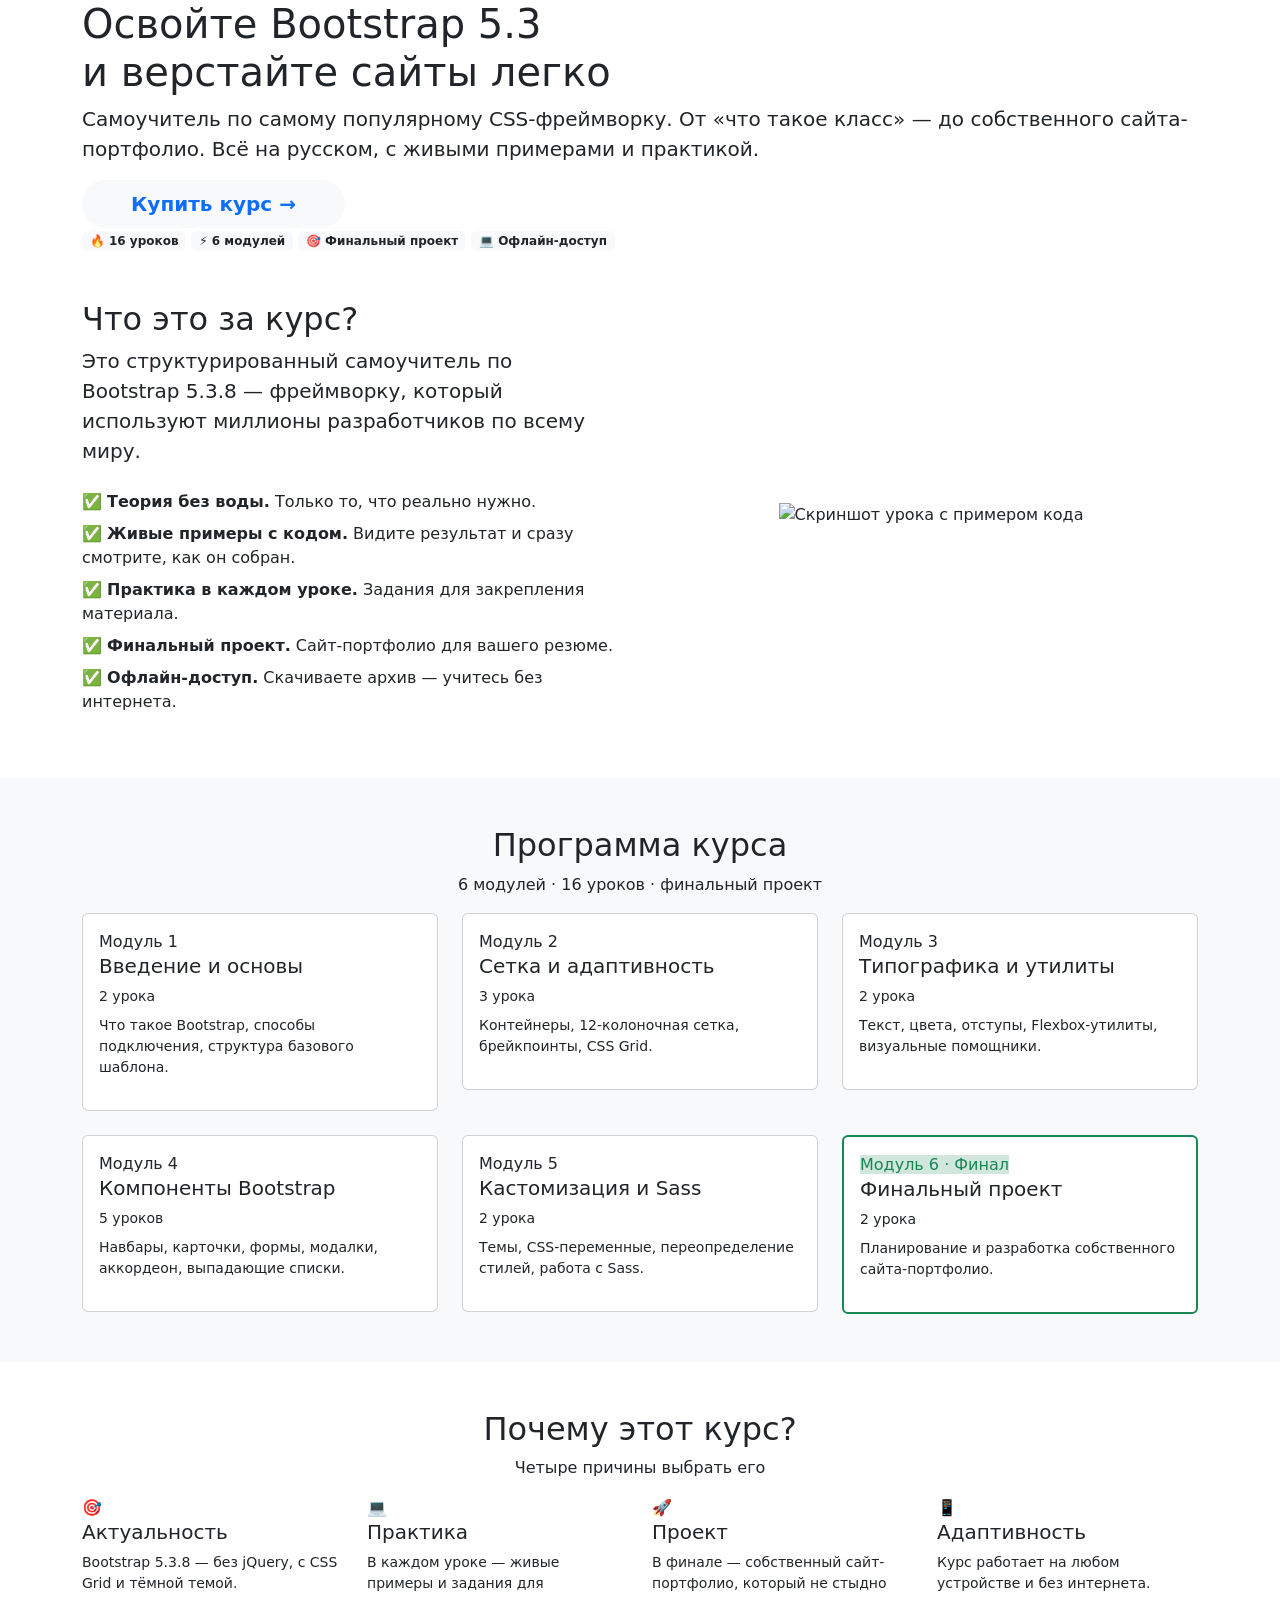
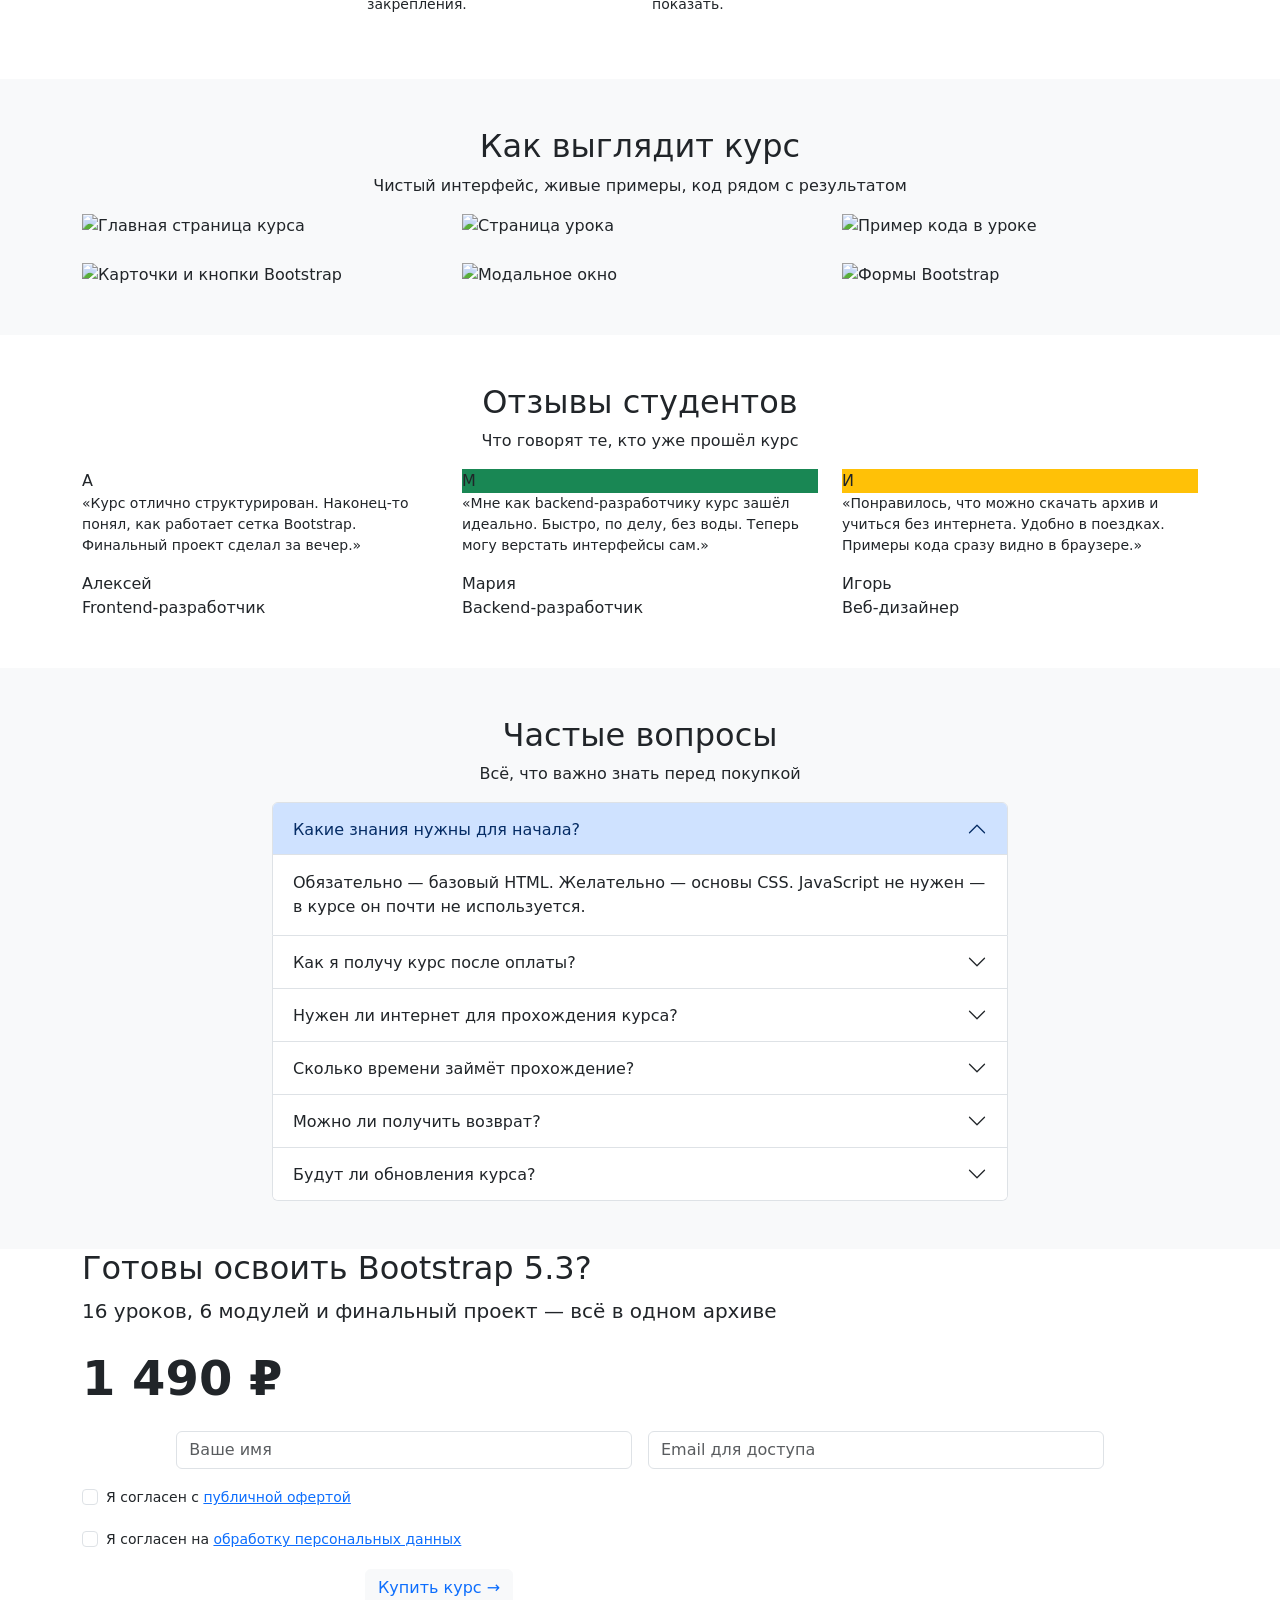
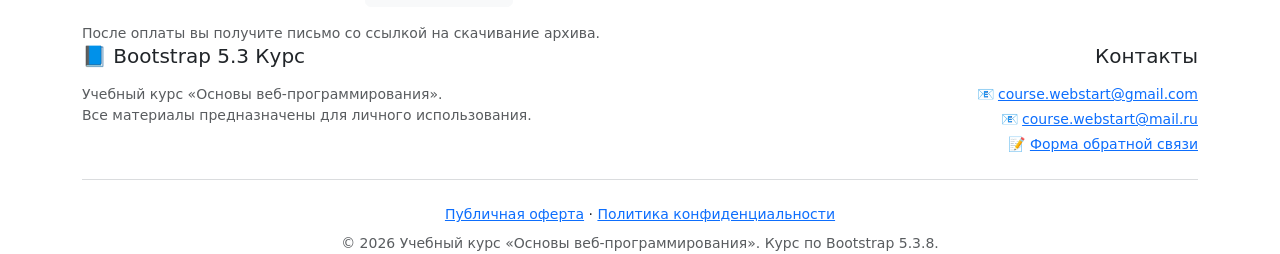
==== index.html @ 5bc86a3c "Add files via upload" ====
<!doctype html>
<html lang="ru">
  <head>
    <meta charset="UTF-8" />
    <meta name="viewport" content="width=device-width, initial-scale=1.0" />
    <title>Курс по Bootstrap 5.3 — Научись верстать современные сайты</title>
    <meta
      name="description"
      content="Самоучитель по Bootstrap 5.3.8: 6 модулей, 16 уроков, финальный проект. Освойте самый популярный CSS-фреймворк с нуля."
    />

    <!-- Bootstrap Icons -->
    <link
      href="https://cdn.jsdelivr.net/npm/bootstrap-icons@1.11.3/font/bootstrap-icons.min.css"
      rel="stylesheet"
    />
    <!-- Favicon -->
    <link
      rel="icon"
      type="image/png"
      sizes="32x32"
      href="assets/img/favicon/B5.png"
    />
    <link
      rel="icon"
      type="image/png"
      sizes="16x16"
      href="assets/img/favicon/B5.png"
    />
    <link
      rel="apple-touch-icon"
      sizes="180x180"
      href="assets/img/favicon/B5.png"
    />

    <!-- Bootstrap CSS -->
    <link
      href="https://cdn.jsdelivr.net/npm/bootstrap@5.3.8/dist/css/bootstrap.min.css"
      rel="stylesheet"
    />

    <link rel="stylesheet" href="assets/css/style.css" />
  </head>
  <body>
    <!-- ============================================ -->
    <!--  HERO                                        -->
    <!-- ============================================ -->
    <section class="hero">
      <div class="container position-relative" style="z-index: 2">
        <h1>Освойте Bootstrap 5.3<br />и верстайте сайты легко</h1>
        <p class="lead">
          Самоучитель по самому популярному CSS-фреймворку. От «что такое класс»
          — до собственного сайта-портфолио. Всё на русском, с живыми примерами
          и практикой.
        </p>
        <a
          href="#pricing"
          class="btn btn-light btn-lg px-5 fw-semibold text-primary"
          style="border-radius: 50px"
        >
          Купить курс →
        </a>
        <div class="badges">
          <span class="badge bg-light text-dark">🔥 16 уроков</span>
          <span class="badge bg-light text-dark">⚡ 6 модулей</span>
          <span class="badge bg-light text-dark">🎯 Финальный проект</span>
          <span class="badge bg-light text-dark">💻 Офлайн-доступ</span>
        </div>
      </div>
    </section>

    <!-- ============================================ -->
    <!--  О КУРСЕ                                     -->
    <!-- ============================================ -->
    <section class="container my-5">
      <div class="row align-items-center g-5">
        <div class="col-lg-6">
          <h2 class="section-title">Что это за курс?</h2>
          <p class="fs-5 text-course mb-4">
            Это структурированный самоучитель по Bootstrap 5.3.8 — фреймворку,
            который используют миллионы разработчиков по всему миру.
          </p>
          <ul class="list-unstyled fs-6">
            <li class="mb-2">
              ✅ <strong>Теория без воды.</strong> Только то, что реально нужно.
            </li>
            <li class="mb-2">
              ✅ <strong>Живые примеры с кодом.</strong> Видите результат и
              сразу смотрите, как он собран.
            </li>
            <li class="mb-2">
              ✅ <strong>Практика в каждом уроке.</strong> Задания для
              закрепления материала.
            </li>
            <li class="mb-2">
              ✅ <strong>Финальный проект.</strong> Сайт-портфолио для вашего
              резюме.
            </li>
            <li class="mb-2">
              ✅ <strong>Офлайн-доступ.</strong> Скачиваете архив — учитесь без
              интернета.
            </li>
          </ul>
        </div>
        <div class="col-lg-6 text-center">
          <img
            src="assets/img/screenshots/lesson-with-code.jpg"
            class="img-fluid screenshot"
            alt="Скриншот урока с примером кода"
          />
        </div>
      </div>
    </section>

    <!-- ============================================ -->
    <!--  ПРОГРАММА КУРСА                             -->
    <!-- ============================================ -->
    <section class="bg-light py-5">
      <div class="container">
        <div class="text-center">
          <h2 class="section-title">Программа курса</h2>
          <p class="section-subtitle">
            6 модулей · 16 уроков · финальный проект
          </p>
        </div>

        <div class="row g-4">
          <div class="col-md-6 col-lg-4">
            <div class="card module-card">
              <div class="card-body">
                <span class="module-num">Модуль 1</span>
                <h5>Введение и основы</h5>
                <p class="text-course small mb-2">2 урока</p>
                <p class="small">
                  Что такое Bootstrap, способы подключения, структура базового
                  шаблона.
                </p>
              </div>
            </div>
          </div>
          <div class="col-md-6 col-lg-4">
            <div class="card module-card">
              <div class="card-body">
                <span class="module-num">Модуль 2</span>
                <h5>Сетка и адаптивность</h5>
                <p class="text-course small mb-2">3 урока</p>
                <p class="small">
                  Контейнеры, 12-колоночная сетка, брейкпоинты, CSS Grid.
                </p>
              </div>
            </div>
          </div>
          <div class="col-md-6 col-lg-4">
            <div class="card module-card">
              <div class="card-body">
                <span class="module-num">Модуль 3</span>
                <h5>Типографика и утилиты</h5>
                <p class="text-course small mb-2">2 урока</p>
                <p class="small">
                  Текст, цвета, отступы, Flexbox-утилиты, визуальные помощники.
                </p>
              </div>
            </div>
          </div>
          <div class="col-md-6 col-lg-4">
            <div class="card module-card">
              <div class="card-body">
                <span class="module-num">Модуль 4</span>
                <h5>Компоненты Bootstrap</h5>
                <p class="text-course small mb-2">5 уроков</p>
                <p class="small">
                  Навбары, карточки, формы, модалки, аккордеон, выпадающие
                  списки.
                </p>
              </div>
            </div>
          </div>
          <div class="col-md-6 col-lg-4">
            <div class="card module-card">
              <div class="card-body">
                <span class="module-num">Модуль 5</span>
                <h5>Кастомизация и Sass</h5>
                <p class="text-course small mb-2">2 урока</p>
                <p class="small">
                  Темы, CSS-переменные, переопределение стилей, работа с Sass.
                </p>
              </div>
            </div>
          </div>
          <div class="col-md-6 col-lg-4">
            <div class="card module-card border border-success border-2">
              <div class="card-body">
                <span class="module-num bg-success-subtle text-success"
                  >Модуль 6 · Финал</span
                >
                <h5>Финальный проект</h5>
                <p class="text-course small mb-2">2 урока</p>
                <p class="small">
                  Планирование и разработка собственного сайта-портфолио.
                </p>
              </div>
            </div>
          </div>
        </div>
      </div>
    </section>

    <!-- ============================================ -->
    <!--  ПРЕИМУЩЕСТВА                                -->
    <!-- ============================================ -->
    <section class="container my-5">
      <div class="text-center">
        <h2 class="section-title">Почему этот курс?</h2>
        <p class="section-subtitle">Четыре причины выбрать его</p>
      </div>

      <div class="row g-4">
        <div class="col-md-6 col-lg-3">
          <div class="feature-box">
            <div class="feature-icon">🎯</div>
            <h5>Актуальность</h5>
            <p class="small">
              Bootstrap 5.3.8 — без jQuery, с CSS Grid и тёмной темой.
            </p>
          </div>
        </div>
        <div class="col-md-6 col-lg-3">
          <div class="feature-box">
            <div class="feature-icon">💻</div>
            <h5>Практика</h5>
            <p class="small">
              В каждом уроке — живые примеры и задания для закрепления.
            </p>
          </div>
        </div>
        <div class="col-md-6 col-lg-3">
          <div class="feature-box">
            <div class="feature-icon">🚀</div>
            <h5>Проект</h5>
            <p class="small">
              В финале — собственный сайт-портфолио, который не стыдно показать.
            </p>
          </div>
        </div>
        <div class="col-md-6 col-lg-3">
          <div class="feature-box">
            <div class="feature-icon">📱</div>
            <h5>Адаптивность</h5>
            <p class="small">
              Курс работает на любом устройстве и без интернета.
            </p>
          </div>
        </div>
      </div>
    </section>

    <!-- ============================================ -->
    <!--  СКРИНШОТЫ — 6 штук в двух рядах             -->
    <!-- ============================================ -->
    <section class="bg-light py-5">
      <div class="container">
        <div class="text-center">
          <h2 class="section-title">Как выглядит курс</h2>
          <p class="section-subtitle">
            Чистый интерфейс, живые примеры, код рядом с результатом
          </p>
        </div>

        <!-- Первый ряд -->
        <div class="row g-4 mb-4">
          <div class="col-md-4">
            <img
              src="assets/img/screenshots/main-page.jpg"
              class="img-fluid screenshot"
              alt="Главная страница курса"
            />
          </div>
          <div class="col-md-4">
            <img
              src="assets/img/screenshots/lesson-page.jpg"
              class="img-fluid screenshot"
              alt="Страница урока"
            />
          </div>
          <div class="col-md-4">
            <img
              src="assets/img/screenshots/code-example.jpg"
              class="img-fluid screenshot"
              alt="Пример кода в уроке"
            />
          </div>
        </div>

        <!-- Второй ряд -->
        <div class="row g-4">
          <div class="col-md-4">
            <img
              src="assets/img/screenshots/cards-buttons.jpg"
              class="img-fluid screenshot"
              alt="Карточки и кнопки Bootstrap"
            />
          </div>
          <div class="col-md-4">
            <img
              src="assets/img/screenshots/modal-example.jpg"
              class="img-fluid screenshot"
              alt="Модальное окно"
            />
          </div>
          <div class="col-md-4">
            <img
              src="assets/img/screenshots/forms.jpg"
              class="img-fluid screenshot"
              alt="Формы Bootstrap"
            />
          </div>
        </div>
      </div>
    </section>

    <!-- ============================================ -->
    <!--  ОТЗЫВЫ                                      -->
    <!-- ============================================ -->
    <section class="container my-5">
      <div class="text-center">
        <h2 class="section-title">Отзывы студентов</h2>
        <p class="section-subtitle">Что говорят те, кто уже прошёл курс</p>
      </div>

      <div class="row g-4">
        <div class="col-md-4">
          <div class="testimonial">
            <div class="avatar">А</div>
            <p class="small mb-3">
              «Курс отлично структурирован. Наконец-то понял, как работает сетка
              Bootstrap. Финальный проект сделал за вечер.»
            </p>
            <div class="name">Алексей</div>
            <div class="role">Frontend-разработчик</div>
          </div>
        </div>
        <div class="col-md-4">
          <div class="testimonial">
            <div class="avatar bg-success">М</div>
            <p class="small mb-3">
              «Мне как backend-разработчику курс зашёл идеально. Быстро, по
              делу, без воды. Теперь могу верстать интерфейсы сам.»
            </p>
            <div class="name">Мария</div>
            <div class="role">Backend-разработчик</div>
          </div>
        </div>
        <div class="col-md-4">
          <div class="testimonial">
            <div class="avatar bg-warning text-dark">И</div>
            <p class="small mb-3">
              «Понравилось, что можно скачать архив и учиться без интернета.
              Удобно в поездках. Примеры кода сразу видно в браузере.»
            </p>
            <div class="name">Игорь</div>
            <div class="role">Веб-дизайнер</div>
          </div>
        </div>
      </div>
    </section>

    <!-- ============================================ -->
    <!--  FAQ                                         -->
    <!-- ============================================ -->
    <section class="bg-light py-5">
      <div class="container">
        <div class="text-center">
          <h2 class="section-title">Частые вопросы</h2>
          <p class="section-subtitle">Всё, что важно знать перед покупкой</p>
        </div>

        <div class="row justify-content-center">
          <div class="col-lg-8">
            <div class="accordion" id="faqLanding">
              <div class="accordion-item">
                <h2 class="accordion-header">
                  <button
                    class="accordion-button"
                    type="button"
                    data-bs-toggle="collapse"
                    data-bs-target="#faqL1"
                  >
                    Какие знания нужны для начала?
                  </button>
                </h2>
                <div
                  id="faqL1"
                  class="accordion-collapse collapse show"
                  data-bs-parent="#faqLanding"
                >
                  <div class="accordion-body">
                    Обязательно — базовый HTML. Желательно — основы CSS.
                    JavaScript не нужен — в курсе он почти не используется.
                  </div>
                </div>
              </div>

              <div class="accordion-item">
                <h2 class="accordion-header">
                  <button
                    class="accordion-button collapsed"
                    type="button"
                    data-bs-toggle="collapse"
                    data-bs-target="#faqL2"
                  >
                    Как я получу курс после оплаты?
                  </button>
                </h2>
                <div
                  id="faqL2"
                  class="accordion-collapse collapse"
                  data-bs-parent="#faqLanding"
                >
                  <div class="accordion-body">
                    После оплаты вы получите письмо со ссылкой на скачивание
                    ZIP-архива. Распакуйте архив и откройте
                    <code>index.html</code> в браузере — курс готов к работе.
                  </div>
                </div>
              </div>

              <div class="accordion-item">
                <h2 class="accordion-header">
                  <button
                    class="accordion-button collapsed"
                    type="button"
                    data-bs-toggle="collapse"
                    data-bs-target="#faqL3"
                  >
                    Нужен ли интернет для прохождения курса?
                  </button>
                </h2>
                <div
                  id="faqL3"
                  class="accordion-collapse collapse"
                  data-bs-parent="#faqLanding"
                >
                  <div class="accordion-body">
                    Нет, курс работает офлайн. Все материалы — HTML-файлы,
                    которые открываются в браузере. Интернет нужен только если
                    вы хотите использовать чат-бота.
                  </div>
                </div>
              </div>

              <div class="accordion-item">
                <h2 class="accordion-header">
                  <button
                    class="accordion-button collapsed"
                    type="button"
                    data-bs-toggle="collapse"
                    data-bs-target="#faqL4"
                  >
                    Сколько времени займёт прохождение?
                  </button>
                </h2>
                <div
                  id="faqL4"
                  class="accordion-collapse collapse"
                  data-bs-parent="#faqLanding"
                >
                  <div class="accordion-body">
                    Зависит от темпа. Если заниматься по 1–2 урока в день — 2–3
                    недели. Можно и быстрее, если уже есть опыт в HTML и CSS.
                  </div>
                </div>
              </div>

              <div class="accordion-item">
                <h2 class="accordion-header">
                  <button
                    class="accordion-button collapsed"
                    type="button"
                    data-bs-toggle="collapse"
                    data-bs-target="#faqL5"
                  >
                    Можно ли получить возврат?
                  </button>
                </h2>
                <div
                  id="faqL5"
                  class="accordion-collapse collapse"
                  data-bs-parent="#faqLanding"
                >
                  <div class="accordion-body">
                    Да, если курс не подошёл — напишите в течение 14 дней после
                    покупки на
                    <a href="mailto:course.webstart@gmail.com"
                      >course.webstart@gmail.com</a
                    >, и мы вернём деньги.
                  </div>
                </div>
              </div>

              <div class="accordion-item">
                <h2 class="accordion-header">
                  <button
                    class="accordion-button collapsed"
                    type="button"
                    data-bs-toggle="collapse"
                    data-bs-target="#faqL6"
                  >
                    Будут ли обновления курса?
                  </button>
                </h2>
                <div
                  id="faqL6"
                  class="accordion-collapse collapse"
                  data-bs-parent="#faqLanding"
                >
                  <div class="accordion-body">
                    Да, при выходе новых версий Bootstrap курс будет
                    обновляться. Покупатели получают обновления бесплатно по
                    email.
                  </div>
                </div>
              </div>
            </div>
          </div>
        </div>
      </div>
    </section>

    <!-- ============================================ -->
    <!--  CTA / ФОРМА ПОКУПКИ                         -->
    <!-- ============================================ -->
    <section class="container" id="pricing">
      <div class="cta-section">
        <h2>Готовы освоить Bootstrap 5.3?</h2>
        <p class="lead mb-4">
          16 уроков, 6 модулей и финальный проект — всё в одном архиве
        </p>
        <p class="display-5 fw-bold mb-4">1 490 ₽</p>

        <form
          id="purchaseForm"
          class="row justify-content-center g-3"
          novalidate
        >
          <div class="col-md-5">
            <input
              type="text"
              class="form-control"
              id="buyerName"
              placeholder="Ваше имя"
              required
            />
            <div class="invalid-feedback text-start">Введите имя</div>
          </div>
          <div class="col-md-5">
            <input
              type="email"
              class="form-control"
              id="buyerEmail"
              placeholder="Email для доступа"
              required
            />
            <div class="invalid-feedback text-start">
              Введите корректный email
            </div>
          </div>

          <div class="col-12">
            <div class="form-check d-inline-block text-start">
              <input
                class="form-check-input"
                type="checkbox"
                id="agreeOferta"
                required
              />
              <label class="form-check-label small" for="agreeOferta">
                Я согласен с
                <a href="assets/oferta.html" target="_blank"
                  >публичной офертой</a
                >
              </label>
              <div class="invalid-feedback">Необходимо согласие с офертой</div>
            </div>
          </div>

          <div class="col-12">
            <div class="form-check d-inline-block text-start">
              <input
                class="form-check-input"
                type="checkbox"
                id="agreePrivacy"
                required
              />
              <label class="form-check-label small" for="agreePrivacy">
                Я согласен на
                <a href="assets/privacy.html" target="_blank"
                  >обработку персональных данных</a
                >
              </label>
              <div class="invalid-feedback">
                Необходимо согласие на обработку данных
              </div>
            </div>
          </div>

          <div class="col-md-6 mt-3">
            <button type="submit" class="btn btn-light btn-buy text-primary">
              Купить курс →
            </button>
          </div>
        </form>

        <p class="small mt-3 mb-0 opacity-75">
          После оплаты вы получите письмо со ссылкой на скачивание архива.
        </p>
      </div>
    </section>

    <!-- ============================================ -->
    <!--  ФУТЕР                                       -->
    <!-- ============================================ -->
    <footer>
      <div class="container">
        <div class="row g-4">
          <div class="col-md-6">
            <h5 class="mb-3">📘 Bootstrap 5.3 Курс</h5>
            <p class="small text-muted mb-0">
              Учебный курс «Основы веб-программирования».<br />
              Все материалы предназначены для личного использования.
            </p>
          </div>
          <div class="col-md-6 text-md-end">
            <h5 class="mb-3">Контакты</h5>
            <p class="small mb-1">
              📧
              <a href="mailto:course.webstart@gmail.com"
                >course.webstart@gmail.com</a
              >
            </p>
            <p class="small mb-1">
              📧
              <a href="mailto:course.webstart@mail.ru"
                >course.webstart@mail.ru</a
              >
            </p>
            <p class="small mb-0">
              📝
              <a
                href="https://forms.yandex.ru/u/6a59d6a51f1eb5581e1aad88/"
                target="_blank"
                rel="noopener"
              >
                Форма обратной связи
              </a>
            </p>
          </div>
        </div>

        <hr class="border-secondary my-4" />

        <div class="text-center">
          <p class="small mb-2">
            <a href="assets/oferta.html">Публичная оферта</a> ·
            <a href="assets/privacy.html">Политика конфиденциальности</a>
          </p>
          <p class="small text-muted mb-0">
            © 2026 Учебный курс «Основы веб-программирования». Курс по Bootstrap
            5.3.8.
          </p>
        </div>
      </div>
    </footer>

    <!-- Bootstrap JS -->
    <script src="https://cdn.jsdelivr.net/npm/bootstrap@5.3.8/dist/js/bootstrap.bundle.min.js"></script>

    <!-- Обработка формы покупки -->
    <script>
      document
        .getElementById("purchaseForm")
        .addEventListener("submit", function (e) {
          e.preventDefault();

          const name = document.getElementById("buyerName");
          const email = document.getElementById("buyerEmail");
          const agreeOferta = document.getElementById("agreeOferta");
          const agreePrivacy = document.getElementById("agreePrivacy");

          let isValid = true;

          [name, email, agreeOferta, agreePrivacy].forEach(function (el) {
            if (!el.checkValidity()) {
              el.classList.add("is-invalid");
              isValid = false;
            } else {
              el.classList.remove("is-invalid");
            }
          });

          if (!isValid) return;

          localStorage.setItem("buyerName", name.value.trim());
          localStorage.setItem("buyerEmail", email.value.trim());

          // Замените URL ниже на вашу ссылку Gumroad / Boosty / ЮKassa
          const paymentUrl = "https://gumroad.com/l/ВАШ-ПРОДУКТ";
          window.location.href = paymentUrl;
        });
    </script>

    <!-- Elfsight AI Chatbot | Untitled AI Chatbot -->
    <script src="https://elfsightcdn.com/platform.js" async></script>
    <div
      class="elfsight-app-1f127f38-c26a-429d-8ab7-aeb0f7d82fdd"
      data-elfsight-app-lazy
    ></div>

  </body>
</html>
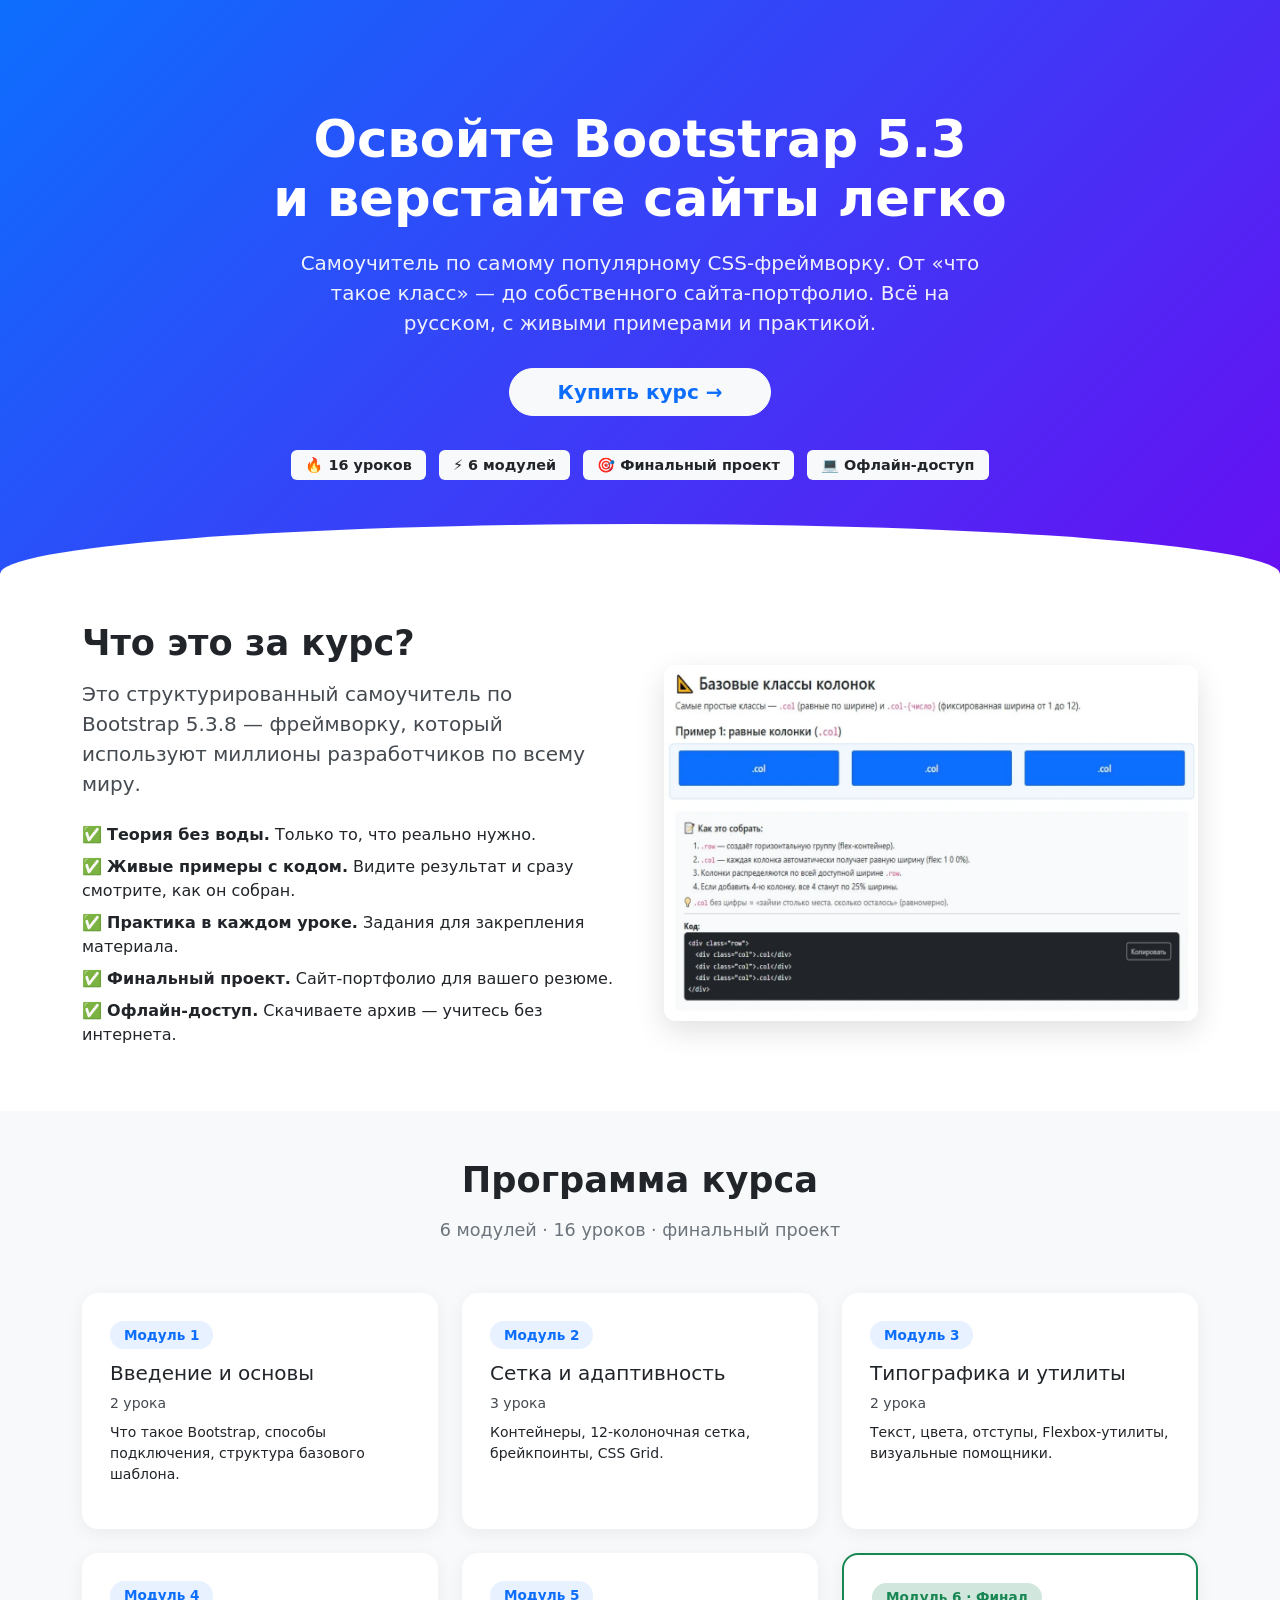
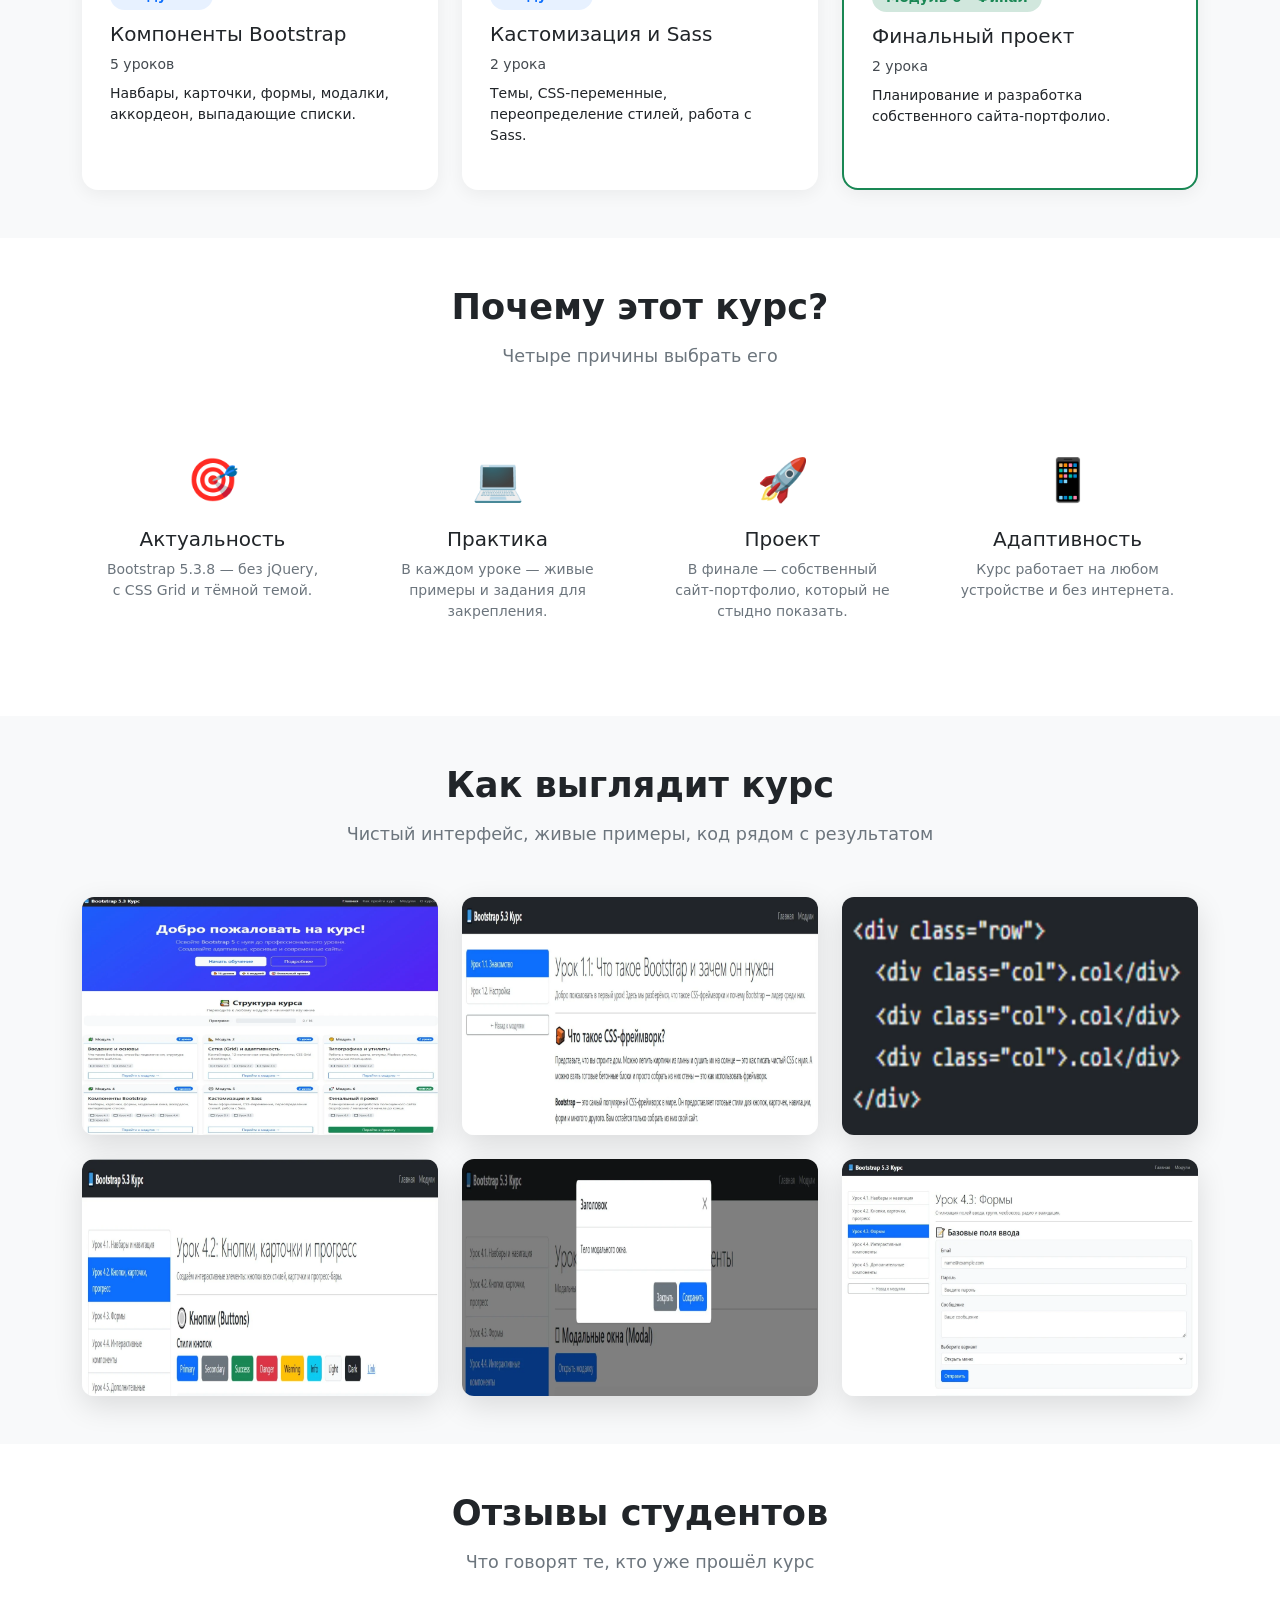
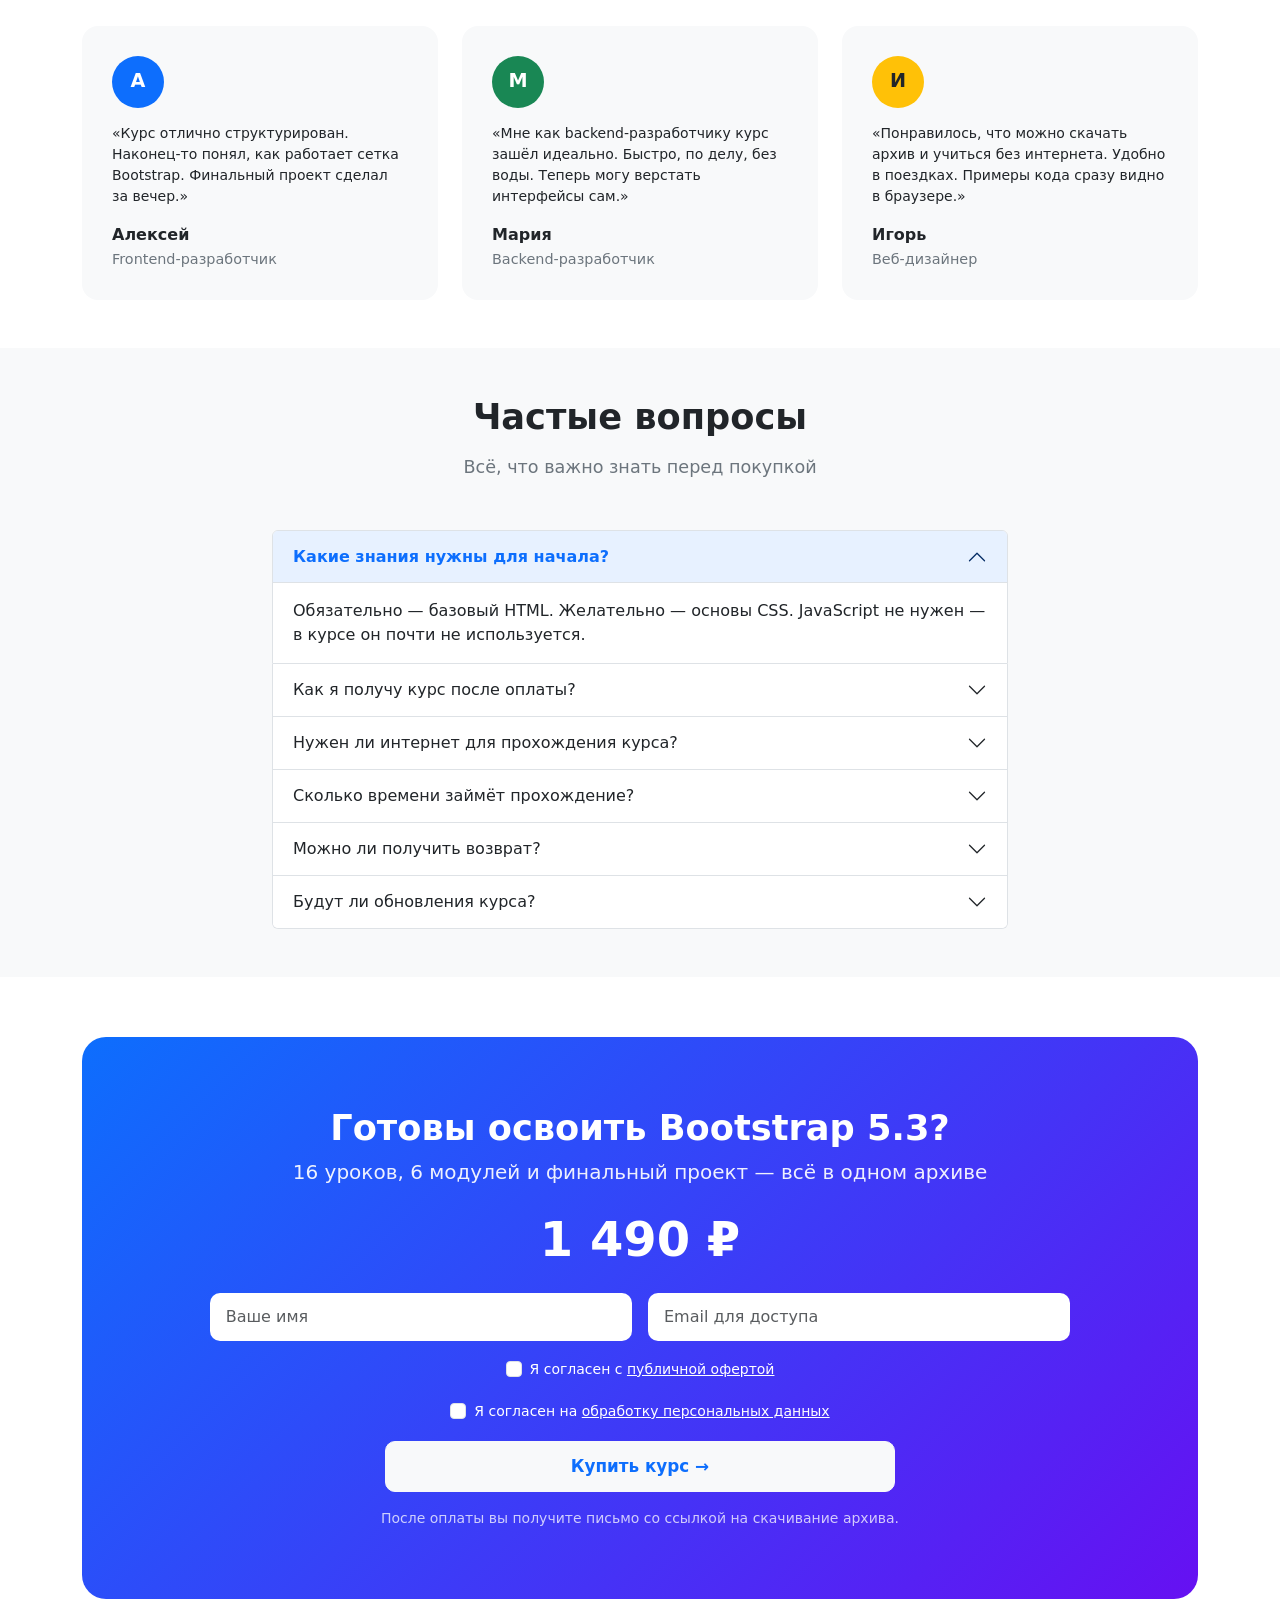
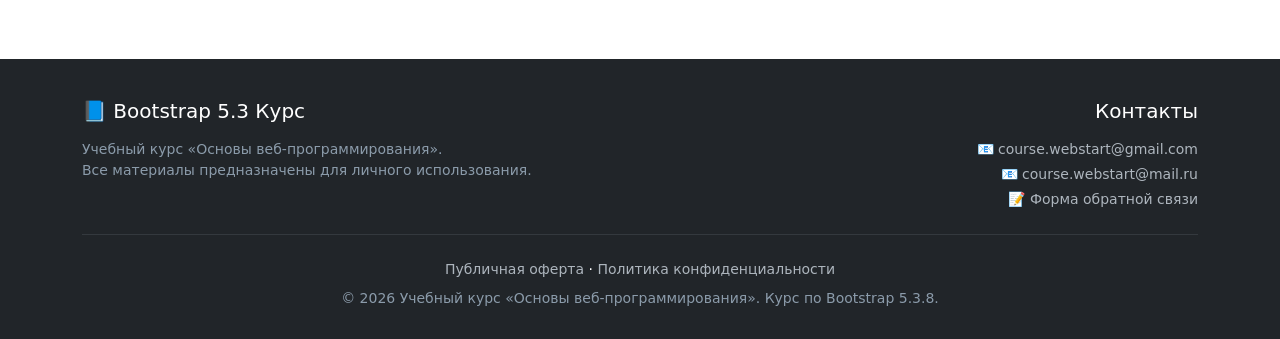
==== commit ac23037c: "first commit first commit" ====
--- a/index.html
+++ b/index.html
@@ -9,22 +9,28 @@
       content="Самоучитель по Bootstrap 5.3.8: 6 модулей, 16 уроков, финальный проект. Освойте самый популярный CSS-фреймворк с нуля."
     />
 
-    <!-- Bootstrap Icons -->
-    <link
-      href="https://cdn.jsdelivr.net/npm/bootstrap-icons@1.11.3/font/bootstrap-icons.min.css"
-      rel="stylesheet"
+    <!-- Open Graph / превью в соцсетях.
+         ВАЖНО: og:image и og:url ДОЛЖНЫ быть абсолютными (с https:// и доменом),
+         иначе Telegram/VK/WhatsApp не смогут подгрузить превью.
+         Замените "ВАШ-ДОМЕН" на реальный домен при публикации. -->
+    <meta property="og:type" content="website" />
+    <meta property="og:title" content="Курс по Bootstrap 5.3" />
+    <meta
+      property="og:description"
+      content="6 модулей, 16 уроков, финальный проект. Освойте Bootstrap 5.3.8 с нуля до профессионального уровня."
     />
+    <meta
+      property="og:image"
+      content="https://https://bootstrap-course.github.io/bootstrap-landing/assets/img/screenshots/main-page.jpg"
+    />
+    <meta property="og:url" content="https://https://bootstrap-course.github.io/bootstrap-landing/" />
+    <meta name="twitter:card" content="summary_large_image" />
+
     <!-- Favicon -->
     <link
       rel="icon"
       type="image/png"
-      sizes="32x32"
-      href="assets/img/favicon/B5.png"
-    />
-    <link
-      rel="icon"
-      type="image/png"
-      sizes="16x16"
+      sizes="any"
       href="assets/img/favicon/B5.png"
     />
     <link
@@ -42,579 +48,593 @@
     <link rel="stylesheet" href="assets/css/style.css" />
   </head>
   <body>
-    <!-- ============================================ -->
-    <!--  HERO                                        -->
-    <!-- ============================================ -->
-    <section class="hero">
-      <div class="container position-relative" style="z-index: 2">
-        <h1>Освойте Bootstrap 5.3<br />и верстайте сайты легко</h1>
-        <p class="lead">
-          Самоучитель по самому популярному CSS-фреймворку. От «что такое класс»
-          — до собственного сайта-портфолио. Всё на русском, с живыми примерами
-          и практикой.
-        </p>
-        <a
-          href="#pricing"
-          class="btn btn-light btn-lg px-5 fw-semibold text-primary"
-          style="border-radius: 50px"
-        >
-          Купить курс →
-        </a>
-        <div class="badges">
-          <span class="badge bg-light text-dark">🔥 16 уроков</span>
-          <span class="badge bg-light text-dark">⚡ 6 модулей</span>
-          <span class="badge bg-light text-dark">🎯 Финальный проект</span>
-          <span class="badge bg-light text-dark">💻 Офлайн-доступ</span>
-        </div>
-      </div>
-    </section>
-
-    <!-- ============================================ -->
-    <!--  О КУРСЕ                                     -->
-    <!-- ============================================ -->
-    <section class="container my-5">
-      <div class="row align-items-center g-5">
-        <div class="col-lg-6">
-          <h2 class="section-title">Что это за курс?</h2>
-          <p class="fs-5 text-course mb-4">
-            Это структурированный самоучитель по Bootstrap 5.3.8 — фреймворку,
-            который используют миллионы разработчиков по всему миру.
+    <main>
+      <!-- ============================================ -->
+      <!--  HERO                                        -->
+      <!-- ============================================ -->
+      <section class="hero">
+        <div class="container position-relative" style="z-index: 2">
+          <h1>Освойте Bootstrap 5.3<br />и верстайте сайты легко</h1>
+          <p class="lead">
+            Самоучитель по самому популярному CSS-фреймворку. От «что такое
+            класс» — до собственного сайта-портфолио. Всё на русском, с живыми
+            примерами и практикой.
           </p>
-          <ul class="list-unstyled fs-6">
-            <li class="mb-2">
-              ✅ <strong>Теория без воды.</strong> Только то, что реально нужно.
-            </li>
-            <li class="mb-2">
-              ✅ <strong>Живые примеры с кодом.</strong> Видите результат и
-              сразу смотрите, как он собран.
-            </li>
-            <li class="mb-2">
-              ✅ <strong>Практика в каждом уроке.</strong> Задания для
-              закрепления материала.
-            </li>
-            <li class="mb-2">
-              ✅ <strong>Финальный проект.</strong> Сайт-портфолио для вашего
-              резюме.
-            </li>
-            <li class="mb-2">
-              ✅ <strong>Офлайн-доступ.</strong> Скачиваете архив — учитесь без
-              интернета.
-            </li>
-          </ul>
-        </div>
-        <div class="col-lg-6 text-center">
-          <img
-            src="assets/img/screenshots/lesson-with-code.jpg"
-            class="img-fluid screenshot"
-            alt="Скриншот урока с примером кода"
-          />
-        </div>
-      </div>
-    </section>
-
-    <!-- ============================================ -->
-    <!--  ПРОГРАММА КУРСА                             -->
-    <!-- ============================================ -->
-    <section class="bg-light py-5">
-      <div class="container">
+          <a
+            href="#pricing"
+            class="btn btn-light btn-lg px-5 fw-semibold text-primary"
+            style="border-radius: 50px"
+          >
+            Купить курс →
+          </a>
+          <div class="badges">
+            <span class="badge bg-light text-dark">🔥 16 уроков</span>
+            <span class="badge bg-light text-dark">⚡ 6 модулей</span>
+            <span class="badge bg-light text-dark">🎯 Финальный проект</span>
+            <span class="badge bg-light text-dark">💻 Офлайн-доступ</span>
+          </div>
+        </div>
+      </section>
+
+      <!-- ============================================ -->
+      <!--  О КУРСЕ                                     -->
+      <!-- ============================================ -->
+      <section class="container my-5">
+        <div class="row align-items-center g-5">
+          <div class="col-lg-6">
+            <h2 class="section-title">Что это за курс?</h2>
+            <p class="fs-5 text-course mb-4">
+              Это структурированный самоучитель по Bootstrap 5.3.8 — фреймворку,
+              который используют миллионы разработчиков по всему миру.
+            </p>
+            <ul class="list-unstyled fs-6">
+              <li class="mb-2">
+                ✅ <strong>Теория без воды.</strong> Только то, что реально
+                нужно.
+              </li>
+              <li class="mb-2">
+                ✅ <strong>Живые примеры с кодом.</strong> Видите результат и
+                сразу смотрите, как он собран.
+              </li>
+              <li class="mb-2">
+                ✅ <strong>Практика в каждом уроке.</strong> Задания для
+                закрепления материала.
+              </li>
+              <li class="mb-2">
+                ✅ <strong>Финальный проект.</strong> Сайт-портфолио для вашего
+                резюме.
+              </li>
+              <li class="mb-2">
+                ✅ <strong>Офлайн-доступ.</strong> Скачиваете архив — учитесь
+                без интернета.
+              </li>
+            </ul>
+          </div>
+          <div class="col-lg-6 text-center">
+            <img
+              src="assets/img/screenshots/lesson-with-code.png"
+              class="img-fluid screenshot"
+              alt="Скриншот урока с примером кода"
+            />
+          </div>
+        </div>
+      </section>
+
+      <!-- ============================================ -->
+      <!--  ПРОГРАММА КУРСА                             -->
+      <!-- ============================================ -->
+      <section class="bg-light py-5">
+        <div class="container">
+          <div class="text-center">
+            <h2 class="section-title">Программа курса</h2>
+            <p class="section-subtitle">
+              6 модулей · 16 уроков · финальный проект
+            </p>
+          </div>
+
+          <div class="row g-4">
+            <div class="col-md-6 col-lg-4">
+              <div class="card module-card">
+                <div class="card-body">
+                  <span class="module-num">Модуль 1</span>
+                  <h3 class="h5">Введение и основы</h3>
+                  <p class="text-course small mb-2">2 урока</p>
+                  <p class="small">
+                    Что такое Bootstrap, способы подключения, структура базового
+                    шаблона.
+                  </p>
+                </div>
+              </div>
+            </div>
+            <div class="col-md-6 col-lg-4">
+              <div class="card module-card">
+                <div class="card-body">
+                  <span class="module-num">Модуль 2</span>
+                  <h3 class="h5">Сетка и адаптивность</h3>
+                  <p class="text-course small mb-2">3 урока</p>
+                  <p class="small">
+                    Контейнеры, 12-колоночная сетка, брейкпоинты, CSS Grid.
+                  </p>
+                </div>
+              </div>
+            </div>
+            <div class="col-md-6 col-lg-4">
+              <div class="card module-card">
+                <div class="card-body">
+                  <span class="module-num">Модуль 3</span>
+                  <h3 class="h5">Типографика и утилиты</h3>
+                  <p class="text-course small mb-2">2 урока</p>
+                  <p class="small">
+                    Текст, цвета, отступы, Flexbox-утилиты, визуальные
+                    помощники.
+                  </p>
+                </div>
+              </div>
+            </div>
+            <div class="col-md-6 col-lg-4">
+              <div class="card module-card">
+                <div class="card-body">
+                  <span class="module-num">Модуль 4</span>
+                  <h3 class="h5">Компоненты Bootstrap</h3>
+                  <p class="text-course small mb-2">5 уроков</p>
+                  <p class="small">
+                    Навбары, карточки, формы, модалки, аккордеон, выпадающие
+                    списки.
+                  </p>
+                </div>
+              </div>
+            </div>
+            <div class="col-md-6 col-lg-4">
+              <div class="card module-card">
+                <div class="card-body">
+                  <span class="module-num">Модуль 5</span>
+                  <h3 class="h5">Кастомизация и Sass</h3>
+                  <p class="text-course small mb-2">2 урока</p>
+                  <p class="small">
+                    Темы, CSS-переменные, переопределение стилей, работа с Sass.
+                  </p>
+                </div>
+              </div>
+            </div>
+            <div class="col-md-6 col-lg-4">
+              <div class="card module-card border border-success border-2">
+                <div class="card-body">
+                  <span class="module-num bg-success-subtle text-success"
+                    >Модуль 6 · Финал</span
+                  >
+                  <h3 class="h5">Финальный проект</h3>
+                  <p class="text-course small mb-2">2 урока</p>
+                  <p class="small">
+                    Планирование и разработка собственного сайта-портфолио.
+                  </p>
+                </div>
+              </div>
+            </div>
+          </div>
+        </div>
+      </section>
+
+      <!-- ============================================ -->
+      <!--  ПРЕИМУЩЕСТВА                                -->
+      <!-- ============================================ -->
+      <section class="container my-5">
         <div class="text-center">
-          <h2 class="section-title">Программа курса</h2>
-          <p class="section-subtitle">
-            6 модулей · 16 уроков · финальный проект
-          </p>
+          <h2 class="section-title">Почему этот курс?</h2>
+          <p class="section-subtitle">Четыре причины выбрать его</p>
         </div>
 
         <div class="row g-4">
-          <div class="col-md-6 col-lg-4">
-            <div class="card module-card">
-              <div class="card-body">
-                <span class="module-num">Модуль 1</span>
-                <h5>Введение и основы</h5>
-                <p class="text-course small mb-2">2 урока</p>
-                <p class="small">
-                  Что такое Bootstrap, способы подключения, структура базового
-                  шаблона.
-                </p>
-              </div>
-            </div>
-          </div>
-          <div class="col-md-6 col-lg-4">
-            <div class="card module-card">
-              <div class="card-body">
-                <span class="module-num">Модуль 2</span>
-                <h5>Сетка и адаптивность</h5>
-                <p class="text-course small mb-2">3 урока</p>
-                <p class="small">
-                  Контейнеры, 12-колоночная сетка, брейкпоинты, CSS Grid.
-                </p>
-              </div>
-            </div>
-          </div>
-          <div class="col-md-6 col-lg-4">
-            <div class="card module-card">
-              <div class="card-body">
-                <span class="module-num">Модуль 3</span>
-                <h5>Типографика и утилиты</h5>
-                <p class="text-course small mb-2">2 урока</p>
-                <p class="small">
-                  Текст, цвета, отступы, Flexbox-утилиты, визуальные помощники.
-                </p>
-              </div>
-            </div>
-          </div>
-          <div class="col-md-6 col-lg-4">
-            <div class="card module-card">
-              <div class="card-body">
-                <span class="module-num">Модуль 4</span>
-                <h5>Компоненты Bootstrap</h5>
-                <p class="text-course small mb-2">5 уроков</p>
-                <p class="small">
-                  Навбары, карточки, формы, модалки, аккордеон, выпадающие
-                  списки.
-                </p>
-              </div>
-            </div>
-          </div>
-          <div class="col-md-6 col-lg-4">
-            <div class="card module-card">
-              <div class="card-body">
-                <span class="module-num">Модуль 5</span>
-                <h5>Кастомизация и Sass</h5>
-                <p class="text-course small mb-2">2 урока</p>
-                <p class="small">
-                  Темы, CSS-переменные, переопределение стилей, работа с Sass.
-                </p>
-              </div>
-            </div>
-          </div>
-          <div class="col-md-6 col-lg-4">
-            <div class="card module-card border border-success border-2">
-              <div class="card-body">
-                <span class="module-num bg-success-subtle text-success"
-                  >Модуль 6 · Финал</span
-                >
-                <h5>Финальный проект</h5>
-                <p class="text-course small mb-2">2 урока</p>
-                <p class="small">
-                  Планирование и разработка собственного сайта-портфолио.
-                </p>
-              </div>
-            </div>
-          </div>
-        </div>
-      </div>
-    </section>
-
-    <!-- ============================================ -->
-    <!--  ПРЕИМУЩЕСТВА                                -->
-    <!-- ============================================ -->
-    <section class="container my-5">
-      <div class="text-center">
-        <h2 class="section-title">Почему этот курс?</h2>
-        <p class="section-subtitle">Четыре причины выбрать его</p>
-      </div>
-
-      <div class="row g-4">
-        <div class="col-md-6 col-lg-3">
-          <div class="feature-box">
-            <div class="feature-icon">🎯</div>
-            <h5>Актуальность</h5>
-            <p class="small">
-              Bootstrap 5.3.8 — без jQuery, с CSS Grid и тёмной темой.
+          <div class="col-md-6 col-lg-3">
+            <div class="feature-box">
+              <div class="feature-icon">🎯</div>
+              <h3 class="h5">Актуальность</h3>
+              <p class="small">
+                Bootstrap 5.3.8 — без jQuery, с CSS Grid и тёмной темой.
+              </p>
+            </div>
+          </div>
+          <div class="col-md-6 col-lg-3">
+            <div class="feature-box">
+              <div class="feature-icon">💻</div>
+              <h3 class="h5">Практика</h3>
+              <p class="small">
+                В каждом уроке — живые примеры и задания для закрепления.
+              </p>
+            </div>
+          </div>
+          <div class="col-md-6 col-lg-3">
+            <div class="feature-box">
+              <div class="feature-icon">🚀</div>
+              <h3 class="h5">Проект</h3>
+              <p class="small">
+                В финале — собственный сайт-портфолио, который не стыдно
+                показать.
+              </p>
+            </div>
+          </div>
+          <div class="col-md-6 col-lg-3">
+            <div class="feature-box">
+              <div class="feature-icon">📱</div>
+              <h3 class="h5">Адаптивность</h3>
+              <p class="small">
+                Курс работает на любом устройстве и без интернета.
+              </p>
+            </div>
+          </div>
+        </div>
+      </section>
+
+      <!-- ============================================ -->
+      <!--  СКРИНШОТЫ — 6 штук в двух рядах             -->
+      <!-- ============================================ -->
+      <section class="bg-light py-5">
+        <div class="container">
+          <div class="text-center">
+            <h2 class="section-title">Как выглядит курс</h2>
+            <p class="section-subtitle">
+              Чистый интерфейс, живые примеры, код рядом с результатом
             </p>
           </div>
-        </div>
-        <div class="col-md-6 col-lg-3">
-          <div class="feature-box">
-            <div class="feature-icon">💻</div>
-            <h5>Практика</h5>
-            <p class="small">
-              В каждом уроке — живые примеры и задания для закрепления.
-            </p>
-          </div>
-        </div>
-        <div class="col-md-6 col-lg-3">
-          <div class="feature-box">
-            <div class="feature-icon">🚀</div>
-            <h5>Проект</h5>
-            <p class="small">
-              В финале — собственный сайт-портфолио, который не стыдно показать.
-            </p>
-          </div>
-        </div>
-        <div class="col-md-6 col-lg-3">
-          <div class="feature-box">
-            <div class="feature-icon">📱</div>
-            <h5>Адаптивность</h5>
-            <p class="small">
-              Курс работает на любом устройстве и без интернета.
-            </p>
-          </div>
-        </div>
-      </div>
-    </section>
-
-    <!-- ============================================ -->
-    <!--  СКРИНШОТЫ — 6 штук в двух рядах             -->
-    <!-- ============================================ -->
-    <section class="bg-light py-5">
-      <div class="container">
+
+          <!-- Первый ряд -->
+          <div class="row g-4 mb-4">
+            <div class="col-md-4">
+              <img
+                src="assets/img/screenshots/main-page.png"
+                class="img-fluid screenshot"
+                alt="Главная страница курса"
+              />
+            </div>
+            <div class="col-md-4">
+              <img
+                src="assets/img/screenshots/lesson-page.png"
+                class="img-fluid screenshot"
+                alt="Страница урока"
+              />
+            </div>
+            <div class="col-md-4">
+              <img
+                src="assets/img/screenshots/code-example.png"
+                class="img-fluid screenshot"
+                alt="Пример кода в уроке"
+              />
+            </div>
+          </div>
+
+          <!-- Второй ряд -->
+          <div class="row g-4">
+            <div class="col-md-4">
+              <img
+                src="assets/img/screenshots/cards-buttons.png"
+                class="img-fluid screenshot"
+                alt="Карточки и кнопки Bootstrap"
+              />
+            </div>
+            <div class="col-md-4">
+              <img
+                src="assets/img/screenshots/modal-example.png"
+                class="img-fluid screenshot"
+                alt="Модальное окно"
+              />
+            </div>
+            <div class="col-md-4">
+              <img
+                src="assets/img/screenshots/forms.png"
+                class="img-fluid screenshot"
+                alt="Формы Bootstrap"
+              />
+            </div>
+          </div>
+        </div>
+      </section>
+
+      <!-- ============================================ -->
+      <!--  ОТЗЫВЫ                                      -->
+      <!-- ============================================ -->
+      <section class="container my-5">
         <div class="text-center">
-          <h2 class="section-title">Как выглядит курс</h2>
-          <p class="section-subtitle">
-            Чистый интерфейс, живые примеры, код рядом с результатом
-          </p>
-        </div>
-
-        <!-- Первый ряд -->
-        <div class="row g-4 mb-4">
-          <div class="col-md-4">
-            <img
-              src="assets/img/screenshots/main-page.jpg"
-              class="img-fluid screenshot"
-              alt="Главная страница курса"
-            />
-          </div>
-          <div class="col-md-4">
-            <img
-              src="assets/img/screenshots/lesson-page.jpg"
-              class="img-fluid screenshot"
-              alt="Страница урока"
-            />
-          </div>
-          <div class="col-md-4">
-            <img
-              src="assets/img/screenshots/code-example.jpg"
-              class="img-fluid screenshot"
-              alt="Пример кода в уроке"
-            />
-          </div>
-        </div>
-
-        <!-- Второй ряд -->
+          <h2 class="section-title">Отзывы студентов</h2>
+          <p class="section-subtitle">Что говорят те, кто уже прошёл курс</p>
+        </div>
+
         <div class="row g-4">
           <div class="col-md-4">
-            <img
-              src="assets/img/screenshots/cards-buttons.jpg"
-              class="img-fluid screenshot"
-              alt="Карточки и кнопки Bootstrap"
-            />
+            <div class="testimonial">
+              <div class="avatar">А</div>
+              <p class="small mb-3">
+                «Курс отлично структурирован. Наконец-то понял, как работает
+                сетка Bootstrap. Финальный проект сделал за вечер.»
+              </p>
+              <div class="name">Алексей</div>
+              <div class="role">Frontend-разработчик</div>
+            </div>
           </div>
           <div class="col-md-4">
-            <img
-              src="assets/img/screenshots/modal-example.jpg"
-              class="img-fluid screenshot"
-              alt="Модальное окно"
-            />
+            <div class="testimonial">
+              <div class="avatar bg-success">М</div>
+              <p class="small mb-3">
+                «Мне как backend-разработчику курс зашёл идеально. Быстро, по
+                делу, без воды. Теперь могу верстать интерфейсы сам.»
+              </p>
+              <div class="name">Мария</div>
+              <div class="role">Backend-разработчик</div>
+            </div>
           </div>
           <div class="col-md-4">
-            <img
-              src="assets/img/screenshots/forms.jpg"
-              class="img-fluid screenshot"
-              alt="Формы Bootstrap"
-            />
-          </div>
-        </div>
-      </div>
-    </section>
-
-    <!-- ============================================ -->
-    <!--  ОТЗЫВЫ                                      -->
-    <!-- ============================================ -->
-    <section class="container my-5">
-      <div class="text-center">
-        <h2 class="section-title">Отзывы студентов</h2>
-        <p class="section-subtitle">Что говорят те, кто уже прошёл курс</p>
-      </div>
-
-      <div class="row g-4">
-        <div class="col-md-4">
-          <div class="testimonial">
-            <div class="avatar">А</div>
-            <p class="small mb-3">
-              «Курс отлично структурирован. Наконец-то понял, как работает сетка
-              Bootstrap. Финальный проект сделал за вечер.»
-            </p>
-            <div class="name">Алексей</div>
-            <div class="role">Frontend-разработчик</div>
-          </div>
-        </div>
-        <div class="col-md-4">
-          <div class="testimonial">
-            <div class="avatar bg-success">М</div>
-            <p class="small mb-3">
-              «Мне как backend-разработчику курс зашёл идеально. Быстро, по
-              делу, без воды. Теперь могу верстать интерфейсы сам.»
-            </p>
-            <div class="name">Мария</div>
-            <div class="role">Backend-разработчик</div>
-          </div>
-        </div>
-        <div class="col-md-4">
-          <div class="testimonial">
-            <div class="avatar bg-warning text-dark">И</div>
-            <p class="small mb-3">
-              «Понравилось, что можно скачать архив и учиться без интернета.
-              Удобно в поездках. Примеры кода сразу видно в браузере.»
-            </p>
-            <div class="name">Игорь</div>
-            <div class="role">Веб-дизайнер</div>
-          </div>
-        </div>
-      </div>
-    </section>
-
-    <!-- ============================================ -->
-    <!--  FAQ                                         -->
-    <!-- ============================================ -->
-    <section class="bg-light py-5">
-      <div class="container">
-        <div class="text-center">
-          <h2 class="section-title">Частые вопросы</h2>
-          <p class="section-subtitle">Всё, что важно знать перед покупкой</p>
-        </div>
-
-        <div class="row justify-content-center">
-          <div class="col-lg-8">
-            <div class="accordion" id="faqLanding">
-              <div class="accordion-item">
-                <h2 class="accordion-header">
-                  <button
-                    class="accordion-button"
-                    type="button"
-                    data-bs-toggle="collapse"
-                    data-bs-target="#faqL1"
-                  >
-                    Какие знания нужны для начала?
-                  </button>
-                </h2>
-                <div
-                  id="faqL1"
-                  class="accordion-collapse collapse show"
-                  data-bs-parent="#faqLanding"
-                >
-                  <div class="accordion-body">
-                    Обязательно — базовый HTML. Желательно — основы CSS.
-                    JavaScript не нужен — в курсе он почти не используется.
+            <div class="testimonial">
+              <div class="avatar bg-warning text-dark">И</div>
+              <p class="small mb-3">
+                «Понравилось, что можно скачать архив и учиться без интернета.
+                Удобно в поездках. Примеры кода сразу видно в браузере.»
+              </p>
+              <div class="name">Игорь</div>
+              <div class="role">Веб-дизайнер</div>
+            </div>
+          </div>
+        </div>
+      </section>
+
+      <!-- ============================================ -->
+      <!--  FAQ                                         -->
+      <!-- ============================================ -->
+      <section class="bg-light py-5">
+        <div class="container">
+          <div class="text-center">
+            <h2 class="section-title">Частые вопросы</h2>
+            <p class="section-subtitle">Всё, что важно знать перед покупкой</p>
+          </div>
+
+          <div class="row justify-content-center">
+            <div class="col-lg-8">
+              <div class="accordion" id="faqLanding">
+                <div class="accordion-item">
+                  <h3 class="accordion-header">
+                    <button
+                      class="accordion-button"
+                      type="button"
+                      data-bs-toggle="collapse"
+                      data-bs-target="#faqL1"
+                    >
+                      Какие знания нужны для начала?
+                    </button>
+                  </h3>
+                  <div
+                    id="faqL1"
+                    class="accordion-collapse collapse show"
+                    data-bs-parent="#faqLanding"
+                  >
+                    <div class="accordion-body">
+                      Обязательно — базовый HTML. Желательно — основы CSS.
+                      JavaScript не нужен — в курсе он почти не используется.
+                    </div>
                   </div>
                 </div>
-              </div>
-
-              <div class="accordion-item">
-                <h2 class="accordion-header">
-                  <button
-                    class="accordion-button collapsed"
-                    type="button"
-                    data-bs-toggle="collapse"
-                    data-bs-target="#faqL2"
-                  >
-                    Как я получу курс после оплаты?
-                  </button>
-                </h2>
-                <div
-                  id="faqL2"
-                  class="accordion-collapse collapse"
-                  data-bs-parent="#faqLanding"
-                >
-                  <div class="accordion-body">
-                    После оплаты вы получите письмо со ссылкой на скачивание
-                    ZIP-архива. Распакуйте архив и откройте
-                    <code>index.html</code> в браузере — курс готов к работе.
+
+                <div class="accordion-item">
+                  <h3 class="accordion-header">
+                    <button
+                      class="accordion-button collapsed"
+                      type="button"
+                      data-bs-toggle="collapse"
+                      data-bs-target="#faqL2"
+                    >
+                      Как я получу курс после оплаты?
+                    </button>
+                  </h3>
+                  <div
+                    id="faqL2"
+                    class="accordion-collapse collapse"
+                    data-bs-parent="#faqLanding"
+                  >
+                    <div class="accordion-body">
+                      После оплаты вы получите письмо со ссылкой на скачивание
+                      ZIP-архива. Распакуйте архив и откройте
+                      <code>index.html</code> в браузере — курс готов к работе.
+                    </div>
                   </div>
                 </div>
-              </div>
-
-              <div class="accordion-item">
-                <h2 class="accordion-header">
-                  <button
-                    class="accordion-button collapsed"
-                    type="button"
-                    data-bs-toggle="collapse"
-                    data-bs-target="#faqL3"
-                  >
-                    Нужен ли интернет для прохождения курса?
-                  </button>
-                </h2>
-                <div
-                  id="faqL3"
-                  class="accordion-collapse collapse"
-                  data-bs-parent="#faqLanding"
-                >
-                  <div class="accordion-body">
-                    Нет, курс работает офлайн. Все материалы — HTML-файлы,
-                    которые открываются в браузере. Интернет нужен только если
-                    вы хотите использовать чат-бота.
+
+                <div class="accordion-item">
+                  <h3 class="accordion-header">
+                    <button
+                      class="accordion-button collapsed"
+                      type="button"
+                      data-bs-toggle="collapse"
+                      data-bs-target="#faqL3"
+                    >
+                      Нужен ли интернет для прохождения курса?
+                    </button>
+                  </h3>
+                  <div
+                    id="faqL3"
+                    class="accordion-collapse collapse"
+                    data-bs-parent="#faqLanding"
+                  >
+                    <div class="accordion-body">
+                      Нет, курс работает офлайн. Все материалы — HTML-файлы,
+                      которые открываются в браузере. Интернет нужен только если
+                      вы хотите использовать чат-бота.
+                    </div>
                   </div>
                 </div>
-              </div>
-
-              <div class="accordion-item">
-                <h2 class="accordion-header">
-                  <button
-                    class="accordion-button collapsed"
-                    type="button"
-                    data-bs-toggle="collapse"
-                    data-bs-target="#faqL4"
-                  >
-                    Сколько времени займёт прохождение?
-                  </button>
-                </h2>
-                <div
-                  id="faqL4"
-                  class="accordion-collapse collapse"
-                  data-bs-parent="#faqLanding"
-                >
-                  <div class="accordion-body">
-                    Зависит от темпа. Если заниматься по 1–2 урока в день — 2–3
-                    недели. Можно и быстрее, если уже есть опыт в HTML и CSS.
+
+                <div class="accordion-item">
+                  <h3 class="accordion-header">
+                    <button
+                      class="accordion-button collapsed"
+                      type="button"
+                      data-bs-toggle="collapse"
+                      data-bs-target="#faqL4"
+                    >
+                      Сколько времени займёт прохождение?
+                    </button>
+                  </h3>
+                  <div
+                    id="faqL4"
+                    class="accordion-collapse collapse"
+                    data-bs-parent="#faqLanding"
+                  >
+                    <div class="accordion-body">
+                      Зависит от темпа. Если заниматься по 1–2 урока в день —
+                      2–3 недели. Можно и быстрее, если уже есть опыт в HTML и
+                      CSS.
+                    </div>
                   </div>
                 </div>
-              </div>
-
-              <div class="accordion-item">
-                <h2 class="accordion-header">
-                  <button
-                    class="accordion-button collapsed"
-                    type="button"
-                    data-bs-toggle="collapse"
-                    data-bs-target="#faqL5"
-                  >
-                    Можно ли получить возврат?
-                  </button>
-                </h2>
-                <div
-                  id="faqL5"
-                  class="accordion-collapse collapse"
-                  data-bs-parent="#faqLanding"
-                >
-                  <div class="accordion-body">
-                    Да, если курс не подошёл — напишите в течение 14 дней после
-                    покупки на
-                    <a href="mailto:course.webstart@gmail.com"
-                      >course.webstart@gmail.com</a
-                    >, и мы вернём деньги.
+
+                <div class="accordion-item">
+                  <h3 class="accordion-header">
+                    <button
+                      class="accordion-button collapsed"
+                      type="button"
+                      data-bs-toggle="collapse"
+                      data-bs-target="#faqL5"
+                    >
+                      Можно ли получить возврат?
+                    </button>
+                  </h3>
+                  <div
+                    id="faqL5"
+                    class="accordion-collapse collapse"
+                    data-bs-parent="#faqLanding"
+                  >
+                    <div class="accordion-body">
+                      Да, если курс не подошёл — напишите до момента скачивания
+                      архива на
+                      <a href="mailto:course.webstart@gmail.com"
+                        >course.webstart@gmail.com</a
+                      >, и мы вернём деньги.
+                    </div>
                   </div>
                 </div>
-              </div>
-
-              <div class="accordion-item">
-                <h2 class="accordion-header">
-                  <button
-                    class="accordion-button collapsed"
-                    type="button"
-                    data-bs-toggle="collapse"
-                    data-bs-target="#faqL6"
-                  >
-                    Будут ли обновления курса?
-                  </button>
-                </h2>
-                <div
-                  id="faqL6"
-                  class="accordion-collapse collapse"
-                  data-bs-parent="#faqLanding"
-                >
-                  <div class="accordion-body">
-                    Да, при выходе новых версий Bootstrap курс будет
-                    обновляться. Покупатели получают обновления бесплатно по
-                    email.
+
+                <div class="accordion-item">
+                  <h3 class="accordion-header">
+                    <button
+                      class="accordion-button collapsed"
+                      type="button"
+                      data-bs-toggle="collapse"
+                      data-bs-target="#faqL6"
+                    >
+                      Будут ли обновления курса?
+                    </button>
+                  </h3>
+                  <div
+                    id="faqL6"
+                    class="accordion-collapse collapse"
+                    data-bs-parent="#faqLanding"
+                  >
+                    <div class="accordion-body">
+                      Да, при выходе новых версий Bootstrap курс будет
+                      обновляться. Покупатели получают обновления бесплатно по
+                      email.
+                    </div>
                   </div>
                 </div>
               </div>
             </div>
           </div>
         </div>
-      </div>
-    </section>
-
-    <!-- ============================================ -->
-    <!--  CTA / ФОРМА ПОКУПКИ                         -->
-    <!-- ============================================ -->
-    <section class="container" id="pricing">
-      <div class="cta-section">
-        <h2>Готовы освоить Bootstrap 5.3?</h2>
-        <p class="lead mb-4">
-          16 уроков, 6 модулей и финальный проект — всё в одном архиве
-        </p>
-        <p class="display-5 fw-bold mb-4">1 490 ₽</p>
-
-        <form
-          id="purchaseForm"
-          class="row justify-content-center g-3"
-          novalidate
-        >
-          <div class="col-md-5">
-            <input
-              type="text"
-              class="form-control"
-              id="buyerName"
-              placeholder="Ваше имя"
-              required
-            />
-            <div class="invalid-feedback text-start">Введите имя</div>
-          </div>
-          <div class="col-md-5">
-            <input
-              type="email"
-              class="form-control"
-              id="buyerEmail"
-              placeholder="Email для доступа"
-              required
-            />
-            <div class="invalid-feedback text-start">
-              Введите корректный email
-            </div>
-          </div>
-
-          <div class="col-12">
-            <div class="form-check d-inline-block text-start">
+      </section>
+
+      <!-- ============================================ -->
+      <!--  CTA / ФОРМА ПОКУПКИ                         -->
+      <!-- ============================================ -->
+      <section class="container" id="pricing">
+        <div class="cta-section">
+          <h2>Готовы освоить Bootstrap 5.3?</h2>
+          <p class="lead mb-4">
+            16 уроков, 6 модулей и финальный проект — всё в одном архиве
+          </p>
+          <p class="display-5 fw-bold mb-4">1 490 ₽</p>
+
+          <form
+            id="purchaseForm"
+            class="row justify-content-center g-3"
+            novalidate
+          >
+            <div class="col-md-5">
               <input
-                class="form-check-input"
-                type="checkbox"
-                id="agreeOferta"
+                type="text"
+                class="form-control"
+                id="buyerName"
+                placeholder="Ваше имя"
                 required
               />
-              <label class="form-check-label small" for="agreeOferta">
-                Я согласен с
-                <a href="assets/oferta.html" target="_blank"
-                  >публичной офертой</a
-                >
-              </label>
-              <div class="invalid-feedback">Необходимо согласие с офертой</div>
-            </div>
-          </div>
-
-          <div class="col-12">
-            <div class="form-check d-inline-block text-start">
+              <div class="invalid-feedback text-start">Введите имя</div>
+            </div>
+            <div class="col-md-5">
               <input
-                class="form-check-input"
-                type="checkbox"
-                id="agreePrivacy"
+                type="email"
+                class="form-control"
+                id="buyerEmail"
+                placeholder="Email для доступа"
                 required
               />
-              <label class="form-check-label small" for="agreePrivacy">
-                Я согласен на
-                <a href="assets/privacy.html" target="_blank"
-                  >обработку персональных данных</a
-                >
-              </label>
-              <div class="invalid-feedback">
-                Необходимо согласие на обработку данных
-              </div>
-            </div>
-          </div>
-
-          <div class="col-md-6 mt-3">
-            <button type="submit" class="btn btn-light btn-buy text-primary">
-              Купить курс →
-            </button>
-          </div>
-        </form>
-
-        <p class="small mt-3 mb-0 opacity-75">
-          После оплаты вы получите письмо со ссылкой на скачивание архива.
-        </p>
-      </div>
-    </section>
+              <div class="invalid-feedback text-start">
+                Введите корректный email
+              </div>
+            </div>
+
+            <div class="col-12">
+              <div class="form-check d-inline-block text-start">
+                <input
+                  class="form-check-input"
+                  type="checkbox"
+                  id="agreeOferta"
+                  required
+                />
+                <label class="form-check-label small" for="agreeOferta">
+                  Я согласен с
+                  <a
+                    href="assets/pages/oferta.html"
+                    target="_blank"
+                    rel="noopener"
+                    >публичной офертой</a
+                  >
+                </label>
+                <div class="invalid-feedback">
+                  Необходимо согласие с офертой
+                </div>
+              </div>
+            </div>
+
+            <div class="col-12">
+              <div class="form-check d-inline-block text-start">
+                <input
+                  class="form-check-input"
+                  type="checkbox"
+                  id="agreePrivacy"
+                  required
+                />
+                <label class="form-check-label small" for="agreePrivacy">
+                  Я согласен на
+                  <a
+                    href="assets/pages/privacy.html"
+                    target="_blank"
+                    rel="noopener"
+                    >обработку персональных данных</a
+                  >
+                </label>
+                <div class="invalid-feedback">
+                  Необходимо согласие на обработку данных
+                </div>
+              </div>
+            </div>
+
+            <div class="col-md-6 mt-3">
+              <button type="submit" class="btn btn-light btn-buy text-primary">
+                Купить курс →
+              </button>
+            </div>
+          </form>
+
+          <p class="small mt-3 mb-0 opacity-75">
+            После оплаты вы получите письмо со ссылкой на скачивание архива.
+          </p>
+        </div>
+      </section>
+    </main>
 
     <!-- ============================================ -->
     <!--  ФУТЕР                                       -->
@@ -660,8 +680,8 @@
 
         <div class="text-center">
           <p class="small mb-2">
-            <a href="assets/oferta.html">Публичная оферта</a> ·
-            <a href="assets/privacy.html">Политика конфиденциальности</a>
+            <a href="assets/pages/oferta.html">Публичная оферта</a> ·
+            <a href="assets/pages/privacy.html">Политика конфиденциальности</a>
           </p>
           <p class="small text-muted mb-0">
             © 2026 Учебный курс «Основы веб-программирования». Курс по Bootstrap
@@ -675,45 +695,13 @@
     <script src="https://cdn.jsdelivr.net/npm/bootstrap@5.3.8/dist/js/bootstrap.bundle.min.js"></script>
 
     <!-- Обработка формы покупки -->
-    <script>
-      document
-        .getElementById("purchaseForm")
-        .addEventListener("submit", function (e) {
-          e.preventDefault();
-
-          const name = document.getElementById("buyerName");
-          const email = document.getElementById("buyerEmail");
-          const agreeOferta = document.getElementById("agreeOferta");
-          const agreePrivacy = document.getElementById("agreePrivacy");
-
-          let isValid = true;
-
-          [name, email, agreeOferta, agreePrivacy].forEach(function (el) {
-            if (!el.checkValidity()) {
-              el.classList.add("is-invalid");
-              isValid = false;
-            } else {
-              el.classList.remove("is-invalid");
-            }
-          });
-
-          if (!isValid) return;
-
-          localStorage.setItem("buyerName", name.value.trim());
-          localStorage.setItem("buyerEmail", email.value.trim());
-
-          // Замените URL ниже на вашу ссылку Gumroad / Boosty / ЮKassa
-          const paymentUrl = "https://gumroad.com/l/ВАШ-ПРОДУКТ";
-          window.location.href = paymentUrl;
-        });
-    </script>
-
-    <!-- Elfsight AI Chatbot | Untitled AI Chatbot -->
+    <script src="assets/js/form.js"></script>
+
+    <!-- Elfsight AI Chatbot -->
     <script src="https://elfsightcdn.com/platform.js" async></script>
     <div
       class="elfsight-app-1f127f38-c26a-429d-8ab7-aeb0f7d82fdd"
       data-elfsight-app-lazy
     ></div>
-
   </body>
 </html>
--- a/assets/css/style.css
+++ b/assets/css/style.css
@@ -0,0 +1,263 @@
+/* ---------- Hero ---------- */
+    .hero {
+      background: linear-gradient(135deg, #0d6efd 0%, #6610f2 100%);
+      color: #fff;
+      padding: 110px 0 90px;
+      text-align: center;
+      position: relative;
+      overflow: hidden;
+    }
+    .hero::after {
+      content: "";
+      position: absolute;
+      bottom: -50px;
+      left: 0;
+      right: 0;
+      height: 100px;
+      background: #fff;
+      border-radius: 50% 50% 0 0;
+    }
+    .hero h1 {
+      font-weight: 800;
+      font-size: 3.2rem;
+      line-height: 1.15;
+      margin-bottom: 20px;
+    }
+    .hero .lead {
+      font-size: 1.25rem;
+      opacity: 0.92;
+      max-width: 700px;
+      margin: 0 auto 30px;
+    }
+    .hero .badges { margin-top: 30px; }
+    .hero .badges .badge {
+      font-size: 0.9rem;
+      padding: 8px 14px;
+      margin: 4px;
+    }
+
+    /* ---------- Секции ---------- */
+    .section-title {
+      font-weight: 700;
+      font-size: 2.2rem;
+      margin-bottom: 15px;
+    }
+    .section-subtitle {
+      color: #6c757d;
+      font-size: 1.1rem;
+      margin-bottom: 50px;
+    }
+
+    /* ---------- Карточки модулей ---------- */
+    .module-card {
+      border: none;
+      border-radius: 16px;
+      box-shadow: 0 4px 18px rgba(0, 0, 0, 0.06);
+      transition: transform 0.25s ease, box-shadow 0.25s ease;
+      height: 100%;
+    }
+    .module-card:hover {
+      transform: translateY(-6px);
+      box-shadow: 0 14px 34px rgba(13, 110, 253, 0.18);
+    }
+    .module-card .card-body { padding: 28px; }
+    .module-card .module-num {
+      display: inline-block;
+      background: #e7f1ff;
+      color: #0d6efd;
+      font-weight: 700;
+      border-radius: 50px;
+      padding: 4px 14px;
+      font-size: 0.85rem;
+      margin-bottom: 12px;
+    }
+    .module-card h5 { font-weight: 700; }
+
+    /* ---------- Преимущества ---------- */
+    .feature-box {
+      text-align: center;
+      padding: 30px 20px;
+    }
+    .feature-box .feature-icon {
+      font-size: 2.6rem;
+      color: #0d6efd;
+      margin-bottom: 15px;
+    }
+    .feature-box h5 { font-weight: 700; }
+    .feature-box p { color: #6c757d; }
+
+    /* ---------- Скриншоты ---------- */
+    .screenshot {
+      border-radius: 12px;
+      box-shadow: 0 10px 30px rgba(0, 0, 0, 0.12);
+      transition: transform 0.25s ease, box-shadow 0.25s ease;
+      width: 100%;
+      height: auto;
+      display: block;
+    }
+    .screenshot:hover {
+      transform: translateY(-4px) scale(1.01);
+      box-shadow: 0 16px 40px rgba(0, 0, 0, 0.18);
+    }
+
+    /* ---------- Отзывы ---------- */
+    .testimonial {
+      background: #f8f9fa;
+      border-radius: 16px;
+      padding: 30px;
+      height: 100%;
+    }
+    .testimonial .avatar {
+      width: 52px;
+      height: 52px;
+      border-radius: 50%;
+      background: #0d6efd;
+      color: #fff;
+      display: flex;
+      align-items: center;
+      justify-content: center;
+      font-weight: 700;
+      font-size: 1.2rem;
+      margin-bottom: 15px;
+    }
+    .testimonial .name { font-weight: 600; margin-bottom: 2px; }
+    .testimonial .role { color: #6c757d; font-size: 0.9rem; }
+
+    /* ---------- FAQ ---------- */
+    .accordion-button:not(.collapsed) {
+      background-color: #e7f1ff;
+      color: #0d6efd;
+      font-weight: 600;
+    }
+    /* Возвращаем индикацию фокуса для доступности (клавиатурная навигация) */
+    .accordion-button:focus {
+      box-shadow: 0 0 0 0.25rem rgba(13, 110, 253, 0.25);
+    }
+
+    /* ---------- CTA / Форма ---------- */
+    .cta-section {
+      background: linear-gradient(135deg, #0d6efd 0%, #6610f2 100%);
+      color: #fff;
+      padding: 70px 40px;
+      text-align: center;
+      border-radius: 24px;
+      margin: 60px 0;
+    }
+
+    .cta-section h2 { font-weight: 800; font-size: 2.2rem; }
+    .cta-section .lead { opacity: 0.92; }
+    .cta-section .form-control {
+      border-radius: 10px;
+      padding: 12px 16px;
+      border: none;
+    }
+
+    .cta-section .form-control:focus {
+      box-shadow: 0 0 0 0.25rem rgba(255, 255, 255, 0.3);
+    }
+
+    .cta-section .btn-buy {
+      border-radius: 10px;
+      padding: 12px 24px;
+      font-weight: 700;
+      font-size: 1.05rem;
+      width: 100%;
+    }
+
+    .cta-section .form-check-label a {
+      color: #fff;
+      text-decoration: underline;
+    }
+
+    /* ---------- Текстовые утилиты ----------
+       ВАЖНО: .text-muted переопределён ТОЛЬКО для футера (тёмный фон).
+       Глобальное переопределение делало бы текст невидимым на светлых
+       секциях (Bootstrap-овский .text-muted — серый, работает везде). */
+    footer .text-muted {
+      color: rgb(175 195 214 / 75%) !important;
+    }
+
+    /* .text-course — акцентный текст (темнее обычного body-color).
+       Используется только на светлых фонах.
+       TODO: переименовать в более семантичное имя (например, .text-strong),
+             если потребуется использовать на тёмных фонах. */
+    .text-course {
+      color: rgb(5 14 21 / 75%) !important;
+    }
+
+    /* ---------- Оферта ----------
+       ВАЖНО: стили обёрнуты в .oferta-page и .oferta-container, чтобы
+       НЕ влиять на главную страницу (index.html).
+       В oferta.html и privacy.html на <body> стоит класс oferta-page. */
+    body.oferta-page {
+      background: #f8f9fa;
+    }
+
+    .oferta-container {
+      max-width: 800px;
+      margin: 40px auto;
+      background: #fff;
+      padding: 40px;
+      border-radius: 12px;
+      box-shadow: 0 4px 20px rgba(0, 0, 0, 0.06);
+    }
+
+    .oferta-container h1 {
+      font-size: 1.8rem;
+      font-weight: 700;
+      margin-bottom: 10px;
+    }
+
+    .oferta-container h2 {
+      font-size: 1.2rem;
+      font-weight: 700;
+      margin-top: 30px;
+      margin-bottom: 15px;
+    }
+
+    .oferta-container p,
+    .oferta-container li {
+      font-size: 0.95rem;
+      line-height: 1.6;
+    }
+
+    .oferta-container .meta {
+      color: #6c757d;
+      font-size: 0.9rem;
+      margin-bottom: 30px;
+    }
+
+    /* Планшеты: добавляем боковые отступы, чтобы карточка не прилипала
+       к краям окна в диапазоне 577–800px (раньше отступы появлялись
+       только на ≤576px). */
+    @media (max-width: 992px) {
+      .oferta-container {
+        margin: 30px 20px;
+      }
+    }
+
+    @media (max-width: 576px) {
+      .oferta-container {
+        padding: 25px 20px;
+        margin: 20px 15px;
+      }
+    }
+
+    /* ---------- Футер ---------- */
+    footer {
+      background: #212529;
+      color: #fff;
+      padding: 40px 0 30px;
+    }
+
+    footer a { color: #adb5bd; text-decoration: none; }
+    footer a:hover { color: #fff; }
+
+    /* ---------- Адаптив ---------- */
+    @media (max-width: 768px) {
+      .hero { padding: 70px 0 60px; }
+      .hero h1 { font-size: 2.2rem; }
+      .hero::after { height: 60px; bottom: -30px; }
+      .section-title { font-size: 1.7rem; }
+      .cta-section { padding: 50px 20px; border-radius: 16px; }
+    }
